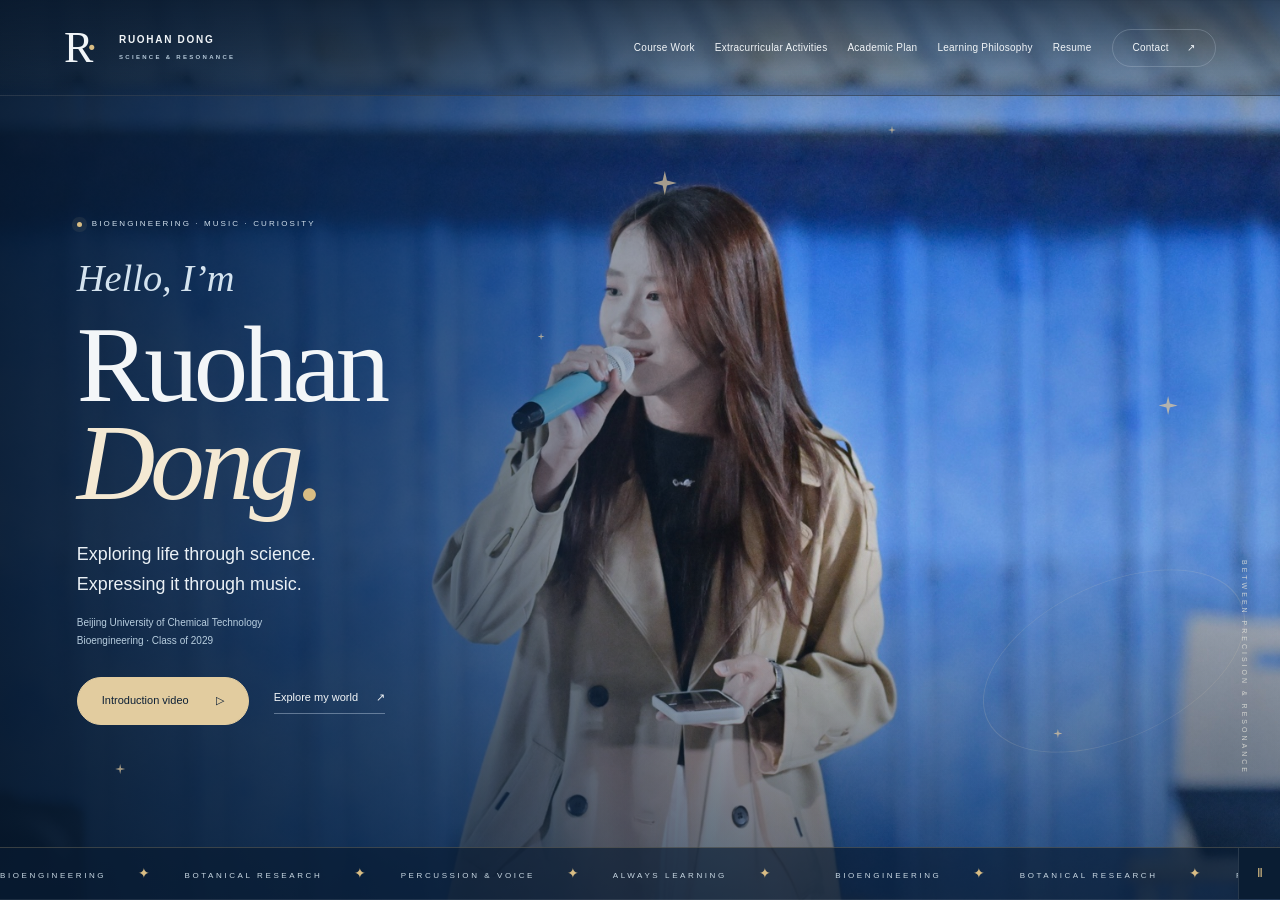
==== index.html @ 9180eba9 "Use genuine high-resolution hero photography and refined chapter navigation cards" ====
<!doctype html>
<html lang="en"><head><meta charset="utf-8"><meta name="viewport" content="width=device-width,initial-scale=1"><meta name="theme-color" content="#0d2036"><meta name="description" content="Ruohan Dong — Bioengineering undergraduate at Beijing University of Chemical Technology. Exploring life through science, expressing it through music."><title>Ruohan Dong — Science & Resonance</title><link rel="icon" href="data:image/svg+xml,%3Csvg xmlns='http://www.w3.org/2000/svg' viewBox='0 0 80 80'%3E%3Crect width='80' height='80' rx='40' fill='%231d382d'/%3E%3Ctext x='40' y='53' text-anchor='middle' fill='%23f5f3ec' font-family='Georgia' font-size='39'%3ER.%3C/text%3E%3C/svg%3E"><link rel="stylesheet" href="style.css?v=20261111-5"><link rel="preload" as="image" href="hero-hd-mobile-1080.jpg" imagesrcset="hero-hd-mobile-640.jpg 640w, hero-hd-mobile-1080.jpg 1080w" imagesizes="100vw" media="(max-width:720px)" fetchpriority="high"><link rel="preload" as="image" href="hero-hd-2560.jpg" imagesrcset="hero-hd-1600.jpg 1600w, hero-hd-2560.jpg 2560w, hero-hd-3840.jpg 3840w" imagesizes="100vw" media="(min-width:721px)" fetchpriority="high"></head>
<body><a class="skip" href="#main">Skip to content</a><header><a class="brand" href="index.html" aria-label="Ruohan Dong home"><span class="monogram">R<span>·</span></span><span>RUOHAN DONG<small>SCIENCE & RESONANCE</small></span></a><button class="menu" aria-label="Open navigation" aria-expanded="false"><span>Menu</span><i aria-hidden="true">+</i></button><nav aria-label="Main navigation"><a href="coursework.html" data-page="academic">Course Work</a><a href="activities.html" data-page="activities">Extracurricular Activities</a><a href="plan.html" data-page="plan">Academic Plan</a><a href="philosophy.html" data-page="philosophy">Learning Philosophy</a><a href="resume.html" data-page="resume">Resume</a><a href="contact.html" data-page="contact">Contact <span>↗</span></a></nav></header><div class="reading-progress" aria-hidden="true"></div><main id="main" tabindex="-1"></main><footer><a class="footer-name" href="index.html">Ruohan Dong<span>Science in mind. Music at heart.</span></a><div>Beijing, China<br>Beijing University of Chemical Technology</div><div class="footer-bottom"><span>© <span id="year"></span> Ruohan Dong</span><span>Curiosity, in every direction.</span><a href="index.html">Back to home ↑</a></div></footer><dialog id="detail"><button class="close" aria-label="Close details">×</button><div id="dialog-content"></div></dialog><div class="toast" role="status" aria-live="polite"></div><button class="back-to-top" aria-label="Back to top" hidden>↑</button><dialog id="photo-viewer" class="lightbox"><button class="lightbox-close" aria-label="Close photo">×</button><div class="lightbox-top"><span class="lightbox-count"></span><a class="original-link" target="_blank" rel="noopener noreferrer">View original ↗</a></div><div class="lightbox-stage"><button class="lightbox-prev" aria-label="Previous photo">←</button><img class="lightbox-image" alt=""><button class="lightbox-next" aria-label="Next photo">→</button></div><p class="lightbox-caption"></p></dialog><script src="app.js?v=20261111-5" defer></script></body></html>
---- style.css ----
:root{--navy:#0d2036;--deep:#08172a;--ink:#17334d;--gold:#d9bd84;--gold-dark:#9b7846;--paper:#edf2f5;--muted:#647b8c;--line:#c9d7e0;--serif:Georgia,'Times New Roman',serif;--sans:-apple-system,BlinkMacSystemFont,'Segoe UI',Arial,sans-serif}*{box-sizing:border-box}html{scroll-behavior:smooth;scroll-padding-top:170px}body{margin:0;font:15px/1.8 var(--sans);color:var(--ink);background:radial-gradient(ellipse at 92% 12%,#d6e4ed99,transparent 45%),var(--paper)}a{color:inherit;text-decoration:none}button{font:inherit;cursor:pointer}a,button{-webkit-tap-highlight-color:transparent}button:focus-visible,a:focus-visible{outline:2px solid var(--gold-dark);outline-offset:5px}::selection{background:#dbcaa8;color:#132b42}img{max-width:100%}header{height:96px;padding:0 5%;display:flex;align-items:center;justify-content:space-between;gap:25px;background:var(--navy);color:#f1f5f8;position:sticky;top:0;z-index:40;border-bottom:1px solid #ffffff17}.brand{display:flex;align-items:center;gap:15px;font-size:11px;letter-spacing:2.4px;font-weight:650;line-height:1.4}.brand small{font-size:7px;letter-spacing:2.3px;color:#b5c8d8;display:block;margin-top:6px}.monogram{font:44px var(--serif);letter-spacing:-7px;width:40px}.monogram span{color:var(--gold)}header nav{display:flex;gap:28px;align-items:center}header nav a{font-size:11px;letter-spacing:.25px;padding:12px 0;position:relative;transition:color .2s}header nav a:hover{color:var(--gold)}header nav a.active:after{content:'';position:absolute;bottom:2px;left:50%;width:4px;height:4px;background:var(--gold);border-radius:50%}header nav a:last-child{border:1px solid #bac9d747;padding:9px 20px;border-radius:30px}header nav a:last-child span{margin-left:15px}.menu{display:none}.wrap{width:min(1160px,88%);margin-inline:auto}.back-bar{display:flex;align-items:center;justify-content:space-between;gap:20px;padding-top:30px}.back-bar>span{font-size:8px;letter-spacing:2.3px;color:var(--muted)}.back-home{font-size:11px;display:inline-flex;align-items:center;gap:10px;padding:9px 17px;border:1px solid #b7c9d5;border-radius:30px;transition:background .2s,color .2s}.back-home:hover{background:var(--navy);color:white}.page-heading{padding:50px 0 55px;position:relative;overflow:hidden}.eyebrow{font-size:9px;font-weight:600;letter-spacing:2.5px;text-transform:uppercase;color:var(--gold-dark);display:flex;align-items:center;gap:10px}.tiny-star{font-size:17px}.page-heading h1{font:normal clamp(47px,5.8vw,79px)/1.06 var(--serif);letter-spacing:-2px;margin:22px 0}.page-heading h1 em{color:var(--gold-dark);font-weight:normal}.page-heading>p{max-width:580px;color:var(--muted);font-size:13px}.heading-orbit{position:absolute;right:4%;top:40px;width:180px;height:180px;border:1px solid #b3c8d469;border-radius:50%;transform:rotate(-25deg) scaleY(.6);pointer-events:none}.heading-orbit:before{content:'✦';position:absolute;right:10px;top:5px;color:var(--gold-dark);font:25px var(--serif)}.section-nav{display:flex;align-items:center;gap:7px;padding:12px 0;position:sticky;top:96px;z-index:30;background:var(--paper);border-top:1px solid var(--line);border-bottom:1px solid var(--line);overflow-x:auto;scrollbar-width:thin;margin-bottom:25px}.section-nav-label{font-size:8px;letter-spacing:1.6px;color:var(--gold-dark);padding-right:15px;flex-shrink:0}.section-nav button{flex-shrink:0;border:0;background:none;color:var(--muted);font-size:11px;padding:8px 13px;border-radius:25px}.section-nav button.current,.section-nav button:hover{background:var(--navy);color:white}.full-section{padding:45px 0 15px;position:relative;border-top:1px solid var(--line);scroll-margin-top:170px}.full-section:before{content:'✦';position:absolute;right:0;top:35px;font:15px var(--serif);color:#a98b5f;opacity:.6}.full-section h2{font:normal clamp(28px,3.4vw,46px)/1.2 var(--serif);letter-spacing:-.6px;margin:15px 35px 25px 0;max-width:900px}.full-section h3{font:normal 27px/1.35 var(--serif);margin:20px 0;max-width:950px}.full-section>p,.full-project>p,.full-course>p{font-size:14px;line-height:1.95;color:#4a657a;max-width:960px;margin:20px 0 28px}.full-project{padding:24px 0 12px}.full-project[hidden]{display:none}.full-course{padding:12px 0 25px}.project-number{font-size:8px;letter-spacing:2px;color:var(--gold-dark)}.tabs{display:flex;gap:9px;flex-wrap:wrap;margin:25px 0 5px}.tabs button{background:transparent;border:1px solid #b3c7d5;padding:9px 17px;border-radius:25px;font-size:10px;color:var(--muted)}.tabs button[aria-pressed=true]{background:var(--navy);color:white;border-color:var(--navy)}.status{font-size:9px;letter-spacing:.5px;background:#dce5de;color:#52735a;padding:6px 11px;border-radius:20px}.status.planning{background:#eadfc9;color:#80663f}.photo-gallery{display:grid;grid-template-columns:repeat(2,minmax(0,1fr));gap:30px;margin:32px 0 48px;align-items:start}.photo-gallery figure{margin:0;min-width:0}.photo-link{position:relative;display:block;border-radius:12px;overflow:hidden;background:#dce5eb;outline-offset:6px!important;box-shadow:0 10px 30px #122e4910}.photo-link img{display:block;width:100%;height:auto;max-height:570px;object-fit:contain;transition:transform .45s ease}.photo-link:hover img{transform:scale(1.015)}.photo-expand{position:absolute;bottom:15px;right:15px;background:#f8f8f0e8;color:var(--navy);width:33px;height:33px;display:grid;place-items:center;border-radius:50%;font-size:16px;box-shadow:0 2px 15px #0d203622;transition:transform .25s}.photo-link:hover .photo-expand{transform:rotate(45deg)}.photo-gallery figcaption{display:flex;gap:11px;align-items:baseline;font-size:10px;color:var(--muted);padding:13px 2px 0;line-height:1.6}.caption-index{font-size:8px;color:var(--gold-dark);border-right:1px solid #b1c2ce;padding-right:10px}.photo-gallery figure:only-child{grid-column:1/-1;max-width:100%;width:100%}.photo-gallery figure:only-child .photo-link img{max-height:660px}.plan-photo{margin:28px 0 35px;border-radius:12px;overflow:hidden}.plan-photo img{display:block;width:100%;height:auto;max-height:440px;object-fit:cover}.timeline{border-left:1px solid #b6c8d5;padding-left:35px;margin:35px 0 20px}.timeline article{position:relative;padding-bottom:28px}.timeline article:before{content:'✦';position:absolute;left:-44px;top:4px;color:var(--gold-dark);background:var(--paper);font-size:18px}.timeline h3{font-size:24px}.timeline p{color:var(--muted);font-size:13px;margin:5px 0}.philosophy{margin-top:10px;padding:50px 40px 35px;background:linear-gradient(120deg,#0d2036,#1a3c57);color:#f2f5f7;border:0;border-radius:15px}.philosophy:before{color:var(--gold);right:35px}.philosophy h2{color:var(--gold)}.philosophy>p{color:#ccdce7;font:20px/1.65 var(--serif)}.philosophy-list{display:grid;grid-template-columns:repeat(3,1fr);gap:30px;margin-top:35px}.philosophy-list p{border-top:1px solid #b8cbdd55;padding-top:20px;font-size:12px;color:#bed0de;line-height:1.9}.bottom-back{margin:40px 0 65px}.button{display:inline-flex;align-items:center;justify-content:center;gap:27px;background:var(--navy);color:white;border:1px solid var(--navy);border-radius:30px;padding:12px 22px;font-size:11px;transition:transform .2s,background .2s}.button:hover{transform:translateY(-2px);background:#234764}.text-link{display:inline-flex;gap:18px;border-bottom:1px solid #9cafbd;padding-bottom:5px;font-size:11px}.resume-layout{display:grid;grid-template-columns:230px 1fr;gap:65px}.resume-aside{position:sticky;top:125px;align-self:start;border-top:1px solid var(--gold-dark);padding-top:25px}.resume-aside h2{font:33px var(--serif);margin:0 0 12px}.resume-aside p{font-size:12px;color:var(--muted)}.resume-aside .button{margin-top:25px;gap:15px}.note{font-size:10px!important;color:var(--muted);line-height:1.7}.resume-block{padding:25px 0;border-top:1px solid var(--line)}.resume-block h2{font-size:9px;letter-spacing:2px;color:var(--gold-dark);font-weight:600;margin:0 0 22px}.resume-block h3{font:24px/1.35 var(--serif);margin:18px 0 10px}.resume-block p{font-size:13px;line-height:1.9;color:#536b7e}.resume-block small{font-size:10px;color:var(--gold-dark)}.contact-layout{display:grid;grid-template-columns:1.2fr .8fr;gap:10%;padding-bottom:35px}.contact-row{border-top:1px solid var(--line);padding:25px 0}.contact-row small{display:block;font-size:8px;letter-spacing:2px;color:var(--gold-dark);margin-bottom:10px}.contact-row>a{font:clamp(19px,2.3vw,29px)/1.5 var(--serif);overflow-wrap:anywhere}.contact-row p{font-size:12px;color:var(--muted)}.contact-row button{border:0;background:#d6e2e9;border-radius:20px;padding:5px 10px;font-size:9px;color:var(--ink);margin-left:12px}.contact-row h3{font:25px var(--serif)}.contact-note{padding:30px;background:#d7e3eb;border:1px solid #c1d2de;border-radius:12px;align-self:start}.contact-note h2{font:31px var(--serif);margin:0 0 23px}.contact-portrait{width:100%;height:auto;max-height:430px;object-fit:contain;border-radius:6px;display:block}.contact-note p{font-size:10px;color:var(--muted)}footer{display:grid;grid-template-columns:1fr 1fr;gap:30px;background:var(--navy);color:#c6d6e2;padding:45px 6% 22px;font-size:10px;border-top:1px solid #34516c}footer>div:nth-child(2){justify-self:end}.footer-name{font:27px var(--serif);color:#f1f3f5}.footer-name span{display:block;font:10px var(--sans);color:#9db5c9;margin-top:12px}.footer-bottom{grid-column:1/-1;display:flex;justify-content:space-between;gap:20px;font-size:8px;letter-spacing:.6px;border-top:1px solid #ffffff20;padding-top:20px;margin-top:10px}.footer-bottom>a{color:var(--gold)}.reading-progress{position:fixed;top:0;left:0;width:100%;height:2px;background:var(--gold);z-index:100;transform:scaleX(0);transform-origin:left;pointer-events:none}.back-to-top{position:fixed;bottom:25px;right:25px;width:42px;height:42px;border-radius:50%;background:var(--navy);color:var(--gold);border:1px solid #7e9ab0;box-shadow:0 5px 20px #0d203622;z-index:35;opacity:0;pointer-events:none;transform:translateY(10px);transition:.25s;font-size:20px}.back-to-top.visible{opacity:1;pointer-events:auto;transform:none}.back-to-top[hidden]{display:none}.skip{position:fixed;left:15px;top:-70px;z-index:110;background:var(--gold);padding:8px 15px;color:var(--navy)}.skip:focus{top:10px}.sr-only{position:absolute;width:1px;height:1px;padding:0;margin:-1px;overflow:hidden;clip:rect(0,0,0,0);white-space:nowrap;border:0}.print-only{display:none}
/* A full-screen photographic opening, with intentional phone art direction. */
body[data-page=home]{background:var(--deep)}body[data-page=home] header{position:absolute;inset:0 0 auto;background:linear-gradient(#06162ab3,#071c353d);border-bottom-color:#ffffff20}body[data-page=home] footer{display:none}body[data-page=home] .reading-progress{display:none}.home-screen{position:relative;min-height:100svh;background:#163857;color:#f3f6f8;overflow:hidden}.home-photo,.home-shade{position:absolute;inset:0;pointer-events:none}.home-photo img{width:100%;height:100%;object-fit:cover;object-position:center 43%;display:block}.home-shade{background:linear-gradient(90deg,#06172bea 0%,#0a2545b8 30%,#15385b22 62%,#09213d22),linear-gradient(0deg,#06172b99,transparent 40%);z-index:1}.home-screen-inner{min-height:100svh;padding:125px 6% 98px;position:relative;z-index:3;display:flex;align-items:center}.home-intro{width:48%;padding:25px 0 10px}.availability{font-size:8px;font-weight:500;letter-spacing:2.1px;display:flex;align-items:center;gap:10px;color:#d0dfec;margin-bottom:23px}.availability i{height:5px;width:5px;border-radius:50%;background:var(--gold);box-shadow:0 0 0 5px #d9bd8415}.hello{font:italic clamp(23px,3vw,39px)/1.3 var(--serif);color:#d4e3ef;margin:0 0 12px}.home-intro h1{font:normal clamp(68px,8.5vw,128px)/.9 var(--serif);letter-spacing:-5px;margin:0 0 28px}.home-intro h1 em{font-weight:normal;color:#f4e9d3}.home-intro h1 span{color:var(--gold)}.home-description{font-size:clamp(14px,1.4vw,18px);line-height:1.65;margin:0 0 15px;color:#eaf0f5}.home-school{font-size:10px;line-height:1.8;color:#b8cedf}.actions{display:flex;align-items:center;gap:25px;margin-top:27px;flex-wrap:wrap}.home-intro .button{background:#e2cc9f;border-color:#e2cc9f;color:var(--navy);padding:13px 24px}.home-intro .button:hover{background:#f0dfbd}.home-intro .text-link{color:#f3f6f8;border-color:#c3d4e66b}.home-side-note{position:absolute;right:30px;bottom:125px;writing-mode:vertical-rl;font-size:7px;letter-spacing:3px;color:#e7e6de;opacity:.8}.star-field{position:absolute;inset:0;z-index:2;pointer-events:none;overflow:hidden}.star{position:absolute;display:block;width:14px;height:14px;background:#e3cba0;clip-path:polygon(50% 0,59% 40%,100% 50%,59% 60%,50% 100%,41% 60%,0 50%,41% 40%);opacity:.7;animation:twinkle 6s ease-in-out infinite alternate}.star-one{left:51%;top:19%;width:24px;height:24px}.star-two{left:9%;bottom:14%;width:10px;height:10px;animation-delay:-2s}.star-three{right:8%;top:44%;width:19px;height:19px;animation-delay:-4s}.star-four{right:17%;bottom:18%;width:9px;height:9px;animation-delay:-1s}.star-five{left:42%;top:37%;width:7px;height:7px;animation-delay:-3s}.star-six{right:30%;top:14%;width:8px;height:8px;animation-delay:-5s}.orbit-ring{position:absolute;right:2%;bottom:11%;width:280px;height:280px;border:1px solid #f1dfbc26;border-radius:50%;transform:rotate(-25deg) scaleY(.55)}.marquee{position:absolute;bottom:0;left:0;right:0;height:53px;background:#081a31a8;border-top:1px solid #d9bd843b;border-bottom:1px solid #ffffff16;z-index:4;display:flex;align-items:center;overflow:hidden}.marquee-track{display:flex;width:max-content;animation:drift 58s linear infinite;will-change:transform}.marquee-track>span{flex-shrink:0;font-size:8px;letter-spacing:2.6px;white-space:nowrap;padding-right:35px;color:#c9d8e3}.marquee b{font-weight:normal;color:var(--gold);font-size:14px;margin:0 27px}.marquee:hover .marquee-track{animation-play-state:paused}.motion-toggle{position:absolute;right:0;top:0;height:100%;width:42px;border:0;border-left:1px solid #ffffff20;background:#0a1d33;color:var(--gold);font-size:12px}.motion-paused .marquee-track,.motion-paused .star{animation-play-state:paused}@keyframes twinkle{0%,35%{opacity:.25;transform:scale(.65)}100%{opacity:.8;transform:scale(1)}}@keyframes drift{to{transform:translate3d(-25%,0,0)}}
/* Photograph viewer. Originals load only when explicitly requested. */
dialog{color:var(--ink);background:var(--paper);border:1px solid var(--line);width:min(720px,92vw);padding:45px;max-height:88svh;border-radius:12px}dialog::backdrop{background:#04101ee0}dialog .close{position:absolute;right:15px;top:8px;border:0;background:none;color:var(--ink);font-size:28px}dialog h2{font:32px/1.2 var(--serif)}dialog p,dialog li{font-size:13px;color:var(--muted)}.lightbox{width:min(1200px,96vw);height:min(860px,92svh);max-width:none;max-height:94svh;padding:20px 25px;background:#0b1b2e;color:#eaf1f6;border:1px solid #4c6278;overflow:hidden;box-shadow:0 30px 100px #0006}.lightbox-top{display:flex;justify-content:space-between;align-items:center;height:35px;padding-right:45px;font-size:10px;letter-spacing:1px;color:#b7cbdc}.original-link{color:var(--gold);border-bottom:1px solid #d9bd844d}.lightbox-close{position:absolute;right:14px;top:10px;border:0;background:none;color:#e3d1aa;font-size:30px;z-index:2}.lightbox-stage{height:calc(100% - 95px);display:flex;align-items:center;gap:16px;justify-content:space-between}.lightbox-image{display:block;min-width:0;max-width:calc(100% - 100px);max-height:100%;object-fit:contain}.lightbox-prev,.lightbox-next{width:32px;height:42px;flex-shrink:0;border:1px solid #8c9fb957;border-radius:25px;color:#eee4d2;background:transparent}.lightbox-caption{font-size:11px!important;color:#d0dce7!important;text-align:center;margin:16px 0 0}.toast{position:fixed;bottom:27px;left:50%;transform:translate(-50%,20px);padding:11px 24px;border-radius:30px;background:var(--navy);color:#f7f4ed;font-size:11px;z-index:120;opacity:0;pointer-events:none;transition:.2s}.toast.show{opacity:1;transform:translate(-50%,0)}
@media(min-width:1600px){.home-intro h1{font-size:140px}.home-screen-inner{padding-left:max(6%,calc((100vw - 1350px)/2))}.home-intro{width:44%}.home-description{font-size:20px}}@media(max-width:1050px){header nav{gap:18px}.brand{font-size:10px;letter-spacing:1.6px}.wrap{width:89%}.resume-layout{gap:35px;grid-template-columns:200px 1fr}.heading-orbit{right:0;opacity:.5}.home-intro{width:54%}.home-intro h1{font-size:92px}.photo-gallery{gap:22px}}
@media(max-width:720px){html{scroll-padding-top:143px}body{font-size:14px}header{height:78px;padding:0 20px;gap:15px}.brand{font-size:9px;letter-spacing:1.7px;gap:12px}.brand small{font-size:6px;letter-spacing:1.8px}.monogram{font-size:35px;width:30px}.menu{display:flex;align-items:center;gap:12px;border:1px solid #b7c9d54d;border-radius:25px;background:transparent;color:#f1f5f8;padding:8px 13px;font-size:9px}.menu i{font-style:normal;font-size:18px;line-height:1}.menu[aria-expanded=true] i{transform:rotate(45deg)}header nav{display:none;position:absolute;top:77px;left:0;right:0;padding:18px 22px 24px;flex-direction:column;align-items:stretch;gap:0;background:var(--navy);border-bottom:1px solid #49637b;box-shadow:0 20px 40px #06162930}header nav.open{display:flex}header nav a{padding:12px 0;font-size:13px}header nav a.active:after{left:auto;right:8px;bottom:22px}header nav a:last-child{margin-top:8px;text-align:center;padding:10px}.wrap{width:calc(100% - 40px)}.back-bar{padding-top:23px}.back-bar>span{display:none}.back-home{font-size:10px;padding:8px 14px}.page-heading{padding:30px 0 32px}.page-heading h1{font-size:48px;letter-spacing:-1.3px;margin:20px 0}.page-heading>p{font-size:12px;padding-right:7px}.eyebrow{font-size:8px;letter-spacing:1.8px}.heading-orbit{width:110px;height:110px;top:35px;right:-15px;opacity:.45}.section-nav{top:78px;gap:3px;padding:9px 0;margin-bottom:15px}.section-nav-label{font-size:7px;padding-right:8px}.section-nav button{font-size:10px;padding:8px 11px}.full-section{padding-top:28px;scroll-margin-top:142px}.full-section:before{top:25px;font-size:12px}.full-section h2{font-size:31px;overflow-wrap:anywhere}.full-section h3{font-size:24px;overflow-wrap:anywhere}.full-section>p,.full-project>p,.full-course>p{font-size:13px;line-height:1.9;margin:16px 0 23px}.photo-gallery{grid-template-columns:1fr;gap:25px;margin:25px 0 35px}.photo-link{border-radius:9px;box-shadow:0 6px 20px #122e490a}.photo-link img,.photo-gallery figure:only-child .photo-link img{height:auto;max-height:76svh;object-fit:contain}.photo-gallery figcaption{padding-top:10px;font-size:10px}.photo-expand{width:30px;height:30px;bottom:11px;right:11px}.full-course{padding-bottom:10px}.plan-photo img{max-height:none;object-fit:contain}.timeline{padding-left:25px}.timeline article:before{left:-34px}.timeline h3{font-size:23px}.philosophy{padding:28px 23px 20px;border-radius:11px}.philosophy>p{font-size:19px}.philosophy-list{grid-template-columns:1fr;gap:5px;margin-top:24px}.philosophy-list p{padding-top:17px;font-size:12px}.resume-layout,.contact-layout{grid-template-columns:1fr;gap:30px}.resume-aside{position:static;padding-top:20px}.resume-aside .button{margin-top:14px}.resume-block{padding:22px 0}.resume-block h3{font-size:23px}.resume-block p{font-size:12px}.contact-row>a{font-size:22px}.contact-note{padding:24px}.contact-portrait{max-height:460px}.bottom-back{margin:25px 0 45px}footer{padding:32px 20px 20px;grid-template-columns:1fr;gap:25px}footer>div:nth-child(2){justify-self:start}.footer-bottom{flex-wrap:wrap;font-size:8px;margin-top:0}.footer-bottom>span:nth-child(2){display:none}.footer-bottom>a{margin-left:auto}.back-to-top{bottom:18px;right:16px;width:38px;height:38px}.home-screen{min-height:100svh}.home-photo img{object-position:50% 12%}.home-shade{background:linear-gradient(0deg,#041226fa 0%,#081e36e0 28%,#0b2a4660 55%,#0b2a4608 78%,#07172a55 100%)}.home-screen-inner{min-height:100svh;padding:110px 24px 80px;align-items:flex-end}.home-intro{width:100%;padding:0;margin-top:28svh}.availability{font-size:6px;letter-spacing:1.4px;margin-bottom:13px}.hello{font-size:25px;margin-bottom:10px}.home-intro h1{font-size:clamp(57px,16vw,76px);line-height:.9;letter-spacing:-2.5px;margin-bottom:17px}.home-intro h1 br{display:none}.home-intro h1 em{margin-left:9px}.home-description{font-size:13px;line-height:1.65;margin:0 0 10px}.home-school{font-size:9px;margin:0;color:#afc7db}.actions{gap:18px;margin-top:18px}.home-intro .button{padding:10px 16px;font-size:10px;gap:15px}.home-intro .text-link{font-size:10px;gap:10px}.home-side-note{display:none}.marquee{height:43px}.marquee-track>span{font-size:7px;letter-spacing:1.8px}.marquee b{margin:0 18px;font-size:12px}.star-one{left:13%;top:25%;width:18px;height:18px}.star-two{left:6%;bottom:48%;width:8px;height:8px}.star-three{right:7%;top:36%;width:13px;height:13px}.star-four{right:8%;bottom:24%}.star-five{left:85%;top:18%}.orbit-ring{right:-90px;bottom:22%;width:210px;height:210px;opacity:.45}.lightbox{padding:13px 12px 12px;width:96vw;height:88svh}.lightbox-top{font-size:8px;padding-right:35px}.lightbox-stage{gap:7px;height:calc(100% - 90px)}.lightbox-prev,.lightbox-next{width:27px;height:37px;font-size:12px}.lightbox-image{max-width:calc(100% - 68px)}.lightbox-caption{font-size:10px!important;line-height:1.5}.lightbox-close{font-size:27px;right:10px;top:5px}}
@media(max-width:380px){.home-intro h1{font-size:55px}.home-intro h1 em{margin-left:7px}.availability{font-size:5.5px}.actions{gap:12px}.home-intro .button{padding:9px 12px}.brand{letter-spacing:1.3px}.home-screen-inner{padding-inline:20px}.page-heading h1{font-size:43px}}
@media(max-height:700px) and (max-width:720px){.home-screen-inner{padding-top:95px;padding-bottom:67px}.home-intro{margin-top:16svh}.availability{display:none}.home-intro h1{font-size:54px;margin-bottom:12px}.hello{font-size:22px;margin-bottom:7px}.home-school{font-size:8px}.home-description{font-size:12px}.actions{margin-top:15px}}
@media(prefers-reduced-motion:reduce){*,*:before,*:after{animation:none!important;transition:none!important;scroll-behavior:auto!important}.marquee-track{will-change:auto}}
@media print{body{background:white;color:#111;font-size:11px}header,footer,.page-heading,.back-bar,.bottom-back,.resume-aside,.reading-progress,.back-to-top,.toast,dialog,.skip{display:none!important}.wrap{width:100%}.resume-layout{display:block}.resume-block{break-inside:avoid;padding:12px 0}.resume-block h2{font-size:9px;color:#333}.resume-block h3{font-size:17px}.resume-block p{font-size:10px;color:#222}.print-only{display:block}}

@media(min-width:1101px){header nav{gap:20px}header nav a{font-size:10px}.brand{font-size:10px;letter-spacing:1.7px}.brand small{font-size:6px}}
@media(min-width:721px) and (max-width:1100px){header{height:82px}.menu{display:flex;align-items:center;gap:12px;border:1px solid #b7c9d54d;border-radius:25px;background:transparent;color:#f1f5f8;padding:8px 13px;font-size:10px}.menu i{font-style:normal;font-size:18px;line-height:1}header nav{display:none;position:absolute;top:81px;left:0;right:0;padding:18px 5% 24px;flex-direction:column;align-items:stretch;gap:0;background:var(--navy);border-bottom:1px solid #49637b}header nav.open{display:flex}header nav a{padding:12px 0;font-size:13px}header nav a.active:after{left:auto;right:8px;bottom:22px}header nav a:last-child{margin-top:8px;text-align:center;padding:10px}.section-nav{top:82px}.full-section{scroll-margin-top:156px}}

/* Keep the name inside narrow phone screens, including 320px devices. */
@media(max-width:720px){.home-intro h1{font-size:clamp(43px,13.4vw,76px);letter-spacing:-2px;white-space:nowrap}.home-intro h1 em{margin-left:5px}}
@media(max-width:380px){.home-intro h1{font-size:clamp(41px,13.4vw,51px);letter-spacing:-1.8px}.home-intro h1 em{margin-left:3px}}

/* Compact chapter cards replace the overlong text-only pill bar. */
.section-nav{display:grid;grid-template-columns:repeat(var(--tab-count,3),minmax(0,1fr));gap:9px;padding:14px;border:1px solid #bbcedbbf;border-radius:16px;background:#eaf0f4;box-shadow:0 8px 24px #12334e0c;overflow:visible;margin:0 0 30px}
.section-nav-label{grid-column:1/-1;display:flex;align-items:center;gap:8px;padding:0 3px 3px;font-size:7px;letter-spacing:1.9px;color:#8e7044;line-height:1.4}
.section-nav-label i{font-size:12px;font-style:normal;color:#b39564}
.section-nav-label>span{margin-left:auto;font-size:6px;color:#8296a5;letter-spacing:1.5px}
.section-nav button{display:flex;align-items:center;justify-content:flex-start;gap:9px;min-width:0;min-height:49px;padding:10px 12px;border:1px solid #c0d1dc;border-radius:10px;background:#ffffffa6;color:#516d82;text-align:left;line-height:1.4;font-size:10px;box-shadow:inset 0 1px 0 #fff;transition:background .22s,border-color .22s,box-shadow .22s,transform .22s}
.tab-number{display:grid;place-items:center;flex-shrink:0;width:23px;height:23px;border-radius:50%;border:1px solid #cbd8df;background:#e8eff4;color:#8a764f;font-size:8px;font-variant-numeric:tabular-nums;letter-spacing:.5px}
.tab-title{flex:1;min-width:0;font-weight:550;letter-spacing:.1px}.tab-arrow{font-size:12px;color:#9c8357;flex-shrink:0;opacity:.65}
.section-nav button:hover{background:#fff;border-color:#bba57b;box-shadow:0 4px 12px #17334d10;transform:translateY(-1px);color:#1a3b56}
.section-nav button.current{background:linear-gradient(125deg,#0d2239,#24445d);border-color:#b9a479;color:#faf6ec;box-shadow:0 4px 13px #102b4524,inset 0 1px 0 #ffffff17}
.section-nav button.current .tab-number{background:#d6bd8640;border-color:#dac08c7a;color:#ead2a2}.section-nav button.current .tab-arrow{color:#e5c98f;opacity:1}
.full-section{scroll-margin-top:210px}
@media(max-width:1100px){.section-nav{top:82px}.section-nav button{padding:9px;gap:7px}.tab-arrow{display:none}}
@media(max-width:720px){.section-nav{grid-template-columns:repeat(2,minmax(0,1fr));gap:7px;padding:11px;top:78px;border-radius:12px;margin-bottom:23px}.section-nav-label{font-size:6px;letter-spacing:1.4px;padding-bottom:2px}.section-nav-label>span{font-size:5px;letter-spacing:1px}.section-nav button{min-height:39px;padding:8px 9px;gap:8px;border-radius:8px;font-size:10px}.tab-number{width:19px;height:19px;font-size:7px}.full-section{scroll-margin-top:270px}}
@media(prefers-reduced-motion:reduce){.section-nav button{transition:none}.section-nav button:hover{transform:none}}
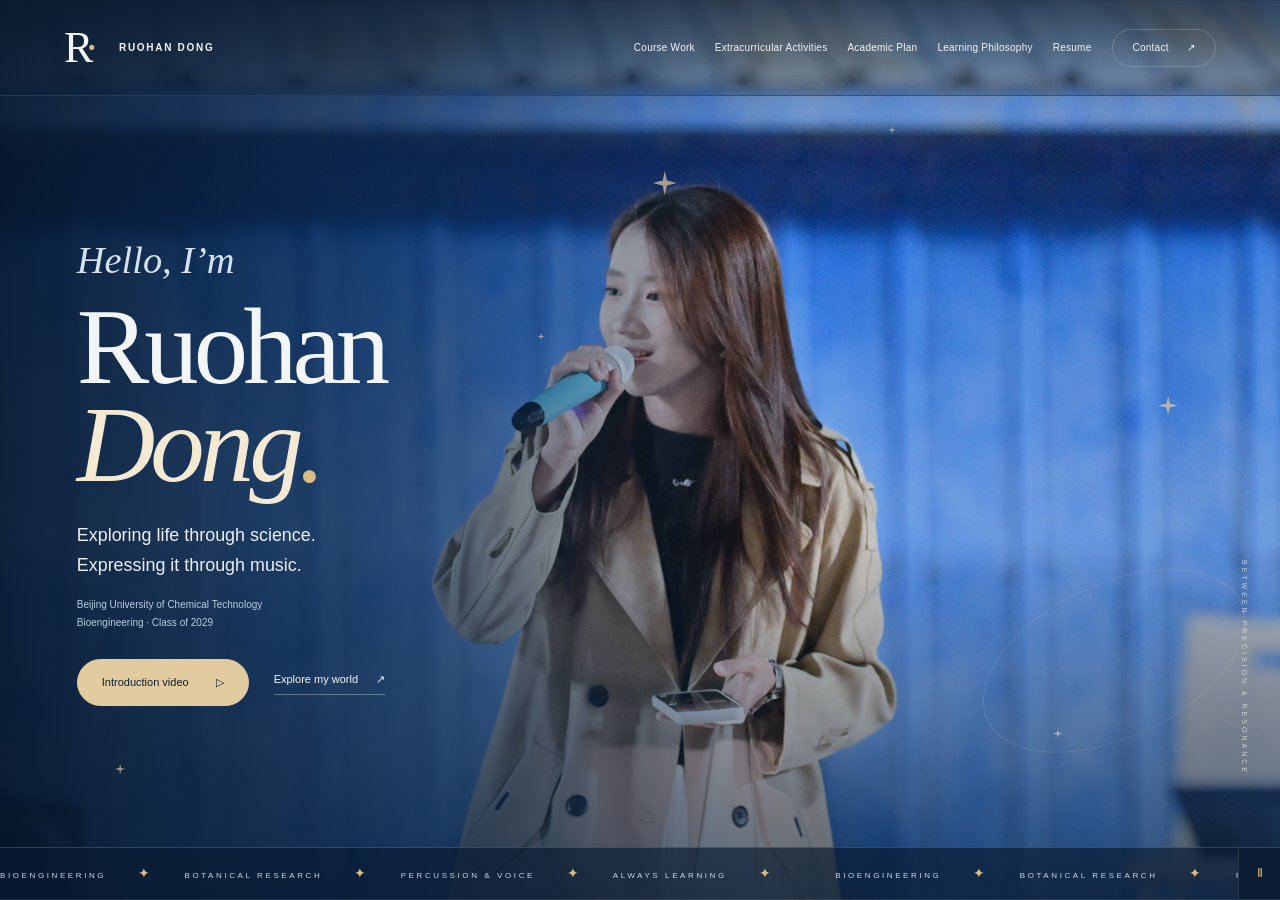
==== commit 6edd97b2: "Simplify layout and open original resume PDF" ====
--- a/index.html
+++ b/index.html
@@ -1,3 +1,3 @@
 <!doctype html>
-<html lang="en"><head><meta charset="utf-8"><meta name="viewport" content="width=device-width,initial-scale=1"><meta name="theme-color" content="#0d2036"><meta name="description" content="Ruohan Dong — Bioengineering undergraduate at Beijing University of Chemical Technology. Exploring life through science, expressing it through music."><title>Ruohan Dong — Science & Resonance</title><link rel="icon" href="data:image/svg+xml,%3Csvg xmlns='http://www.w3.org/2000/svg' viewBox='0 0 80 80'%3E%3Crect width='80' height='80' rx='40' fill='%231d382d'/%3E%3Ctext x='40' y='53' text-anchor='middle' fill='%23f5f3ec' font-family='Georgia' font-size='39'%3ER.%3C/text%3E%3C/svg%3E"><link rel="stylesheet" href="style.css?v=20261111-5"><link rel="preload" as="image" href="hero-hd-mobile-1080.jpg" imagesrcset="hero-hd-mobile-640.jpg 640w, hero-hd-mobile-1080.jpg 1080w" imagesizes="100vw" media="(max-width:720px)" fetchpriority="high"><link rel="preload" as="image" href="hero-hd-2560.jpg" imagesrcset="hero-hd-1600.jpg 1600w, hero-hd-2560.jpg 2560w, hero-hd-3840.jpg 3840w" imagesizes="100vw" media="(min-width:721px)" fetchpriority="high"></head>
-<body><a class="skip" href="#main">Skip to content</a><header><a class="brand" href="index.html" aria-label="Ruohan Dong home"><span class="monogram">R<span>·</span></span><span>RUOHAN DONG<small>SCIENCE & RESONANCE</small></span></a><button class="menu" aria-label="Open navigation" aria-expanded="false"><span>Menu</span><i aria-hidden="true">+</i></button><nav aria-label="Main navigation"><a href="coursework.html" data-page="academic">Course Work</a><a href="activities.html" data-page="activities">Extracurricular Activities</a><a href="plan.html" data-page="plan">Academic Plan</a><a href="philosophy.html" data-page="philosophy">Learning Philosophy</a><a href="resume.html" data-page="resume">Resume</a><a href="contact.html" data-page="contact">Contact <span>↗</span></a></nav></header><div class="reading-progress" aria-hidden="true"></div><main id="main" tabindex="-1"></main><footer><a class="footer-name" href="index.html">Ruohan Dong<span>Science in mind. Music at heart.</span></a><div>Beijing, China<br>Beijing University of Chemical Technology</div><div class="footer-bottom"><span>© <span id="year"></span> Ruohan Dong</span><span>Curiosity, in every direction.</span><a href="index.html">Back to home ↑</a></div></footer><dialog id="detail"><button class="close" aria-label="Close details">×</button><div id="dialog-content"></div></dialog><div class="toast" role="status" aria-live="polite"></div><button class="back-to-top" aria-label="Back to top" hidden>↑</button><dialog id="photo-viewer" class="lightbox"><button class="lightbox-close" aria-label="Close photo">×</button><div class="lightbox-top"><span class="lightbox-count"></span><a class="original-link" target="_blank" rel="noopener noreferrer">View original ↗</a></div><div class="lightbox-stage"><button class="lightbox-prev" aria-label="Previous photo">←</button><img class="lightbox-image" alt=""><button class="lightbox-next" aria-label="Next photo">→</button></div><p class="lightbox-caption"></p></dialog><script src="app.js?v=20261111-5" defer></script></body></html>
+<html lang="en"><head><meta charset="utf-8"><meta name="viewport" content="width=device-width,initial-scale=1"><meta name="theme-color" content="#0d2036"><meta name="description" content="Ruohan Dong — Bioengineering undergraduate at Beijing University of Chemical Technology. Exploring life through science, expressing it through music."><title>Ruohan Dong — Personal Portfolio</title><link rel="icon" href="data:image/svg+xml,%3Csvg xmlns='http://www.w3.org/2000/svg' viewBox='0 0 80 80'%3E%3Crect width='80' height='80' rx='40' fill='%231d382d'/%3E%3Ctext x='40' y='53' text-anchor='middle' fill='%23f5f3ec' font-family='Georgia' font-size='39'%3ER.%3C/text%3E%3C/svg%3E"><link rel="stylesheet" href="style.css?v=20261113-2"><link rel="preload" as="image" href="hero-hd-mobile-1080.jpg" imagesrcset="hero-hd-mobile-640.jpg 640w, hero-hd-mobile-1080.jpg 1080w" imagesizes="100vw" media="(max-width:720px)" fetchpriority="high"><link rel="preload" as="image" href="hero-hd-2560.jpg" imagesrcset="hero-hd-1600.jpg 1600w, hero-hd-2560.jpg 2560w, hero-hd-3840.jpg 3840w" imagesizes="100vw" media="(min-width:721px)" fetchpriority="high"></head>
+<body><a class="skip" href="#main">Skip to content</a><header><a class="brand" href="index.html" aria-label="Ruohan Dong home"><span class="monogram">R<span>·</span></span><span>RUOHAN DONG</span></a><button class="menu" aria-label="Open navigation" aria-expanded="false"><span>Menu</span><i aria-hidden="true">+</i></button><nav aria-label="Main navigation"><a href="coursework.html" data-page="academic">Course Work</a><a href="activities.html" data-page="activities">Extracurricular Activities</a><a href="plan.html" data-page="plan">Academic Plan</a><a href="philosophy.html" data-page="philosophy">Learning Philosophy</a><a href="resume.html" data-page="resume">Resume</a><a href="contact.html" data-page="contact">Contact <span>↗</span></a></nav></header><div class="reading-progress" aria-hidden="true"></div><main id="main" tabindex="-1"></main><footer><a class="footer-name" href="index.html">Ruohan Dong<span>Science in mind. Music at heart.</span></a><div>Beijing, China<br>Beijing University of Chemical Technology</div><div class="footer-bottom"><span>© <span id="year"></span> Ruohan Dong</span><span>Curiosity, in every direction.</span><a href="index.html">Back to home ↑</a></div></footer><dialog id="detail"><button class="close" aria-label="Close details">×</button><div id="dialog-content"></div></dialog><div class="toast" role="status" aria-live="polite"></div><button class="back-to-top" aria-label="Back to top" hidden>↑</button><dialog id="photo-viewer" class="lightbox"><button class="lightbox-close" aria-label="Close photo">×</button><div class="lightbox-top"><span class="lightbox-count"></span><a class="original-link" target="_blank" rel="noopener noreferrer">View original ↗</a></div><div class="lightbox-stage"><button class="lightbox-prev" aria-label="Previous photo">←</button><img class="lightbox-image" alt=""><button class="lightbox-next" aria-label="Next photo">→</button></div><p class="lightbox-caption"></p></dialog><script src="app.js?v=20261113-2" defer></script></body></html>
--- a/style.css
+++ b/style.css
@@ -32,3 +32,20 @@
 @media(max-width:1100px){.section-nav{top:82px}.section-nav button{padding:9px;gap:7px}.tab-arrow{display:none}}
 @media(max-width:720px){.section-nav{grid-template-columns:repeat(2,minmax(0,1fr));gap:7px;padding:11px;top:78px;border-radius:12px;margin-bottom:23px}.section-nav-label{font-size:6px;letter-spacing:1.4px;padding-bottom:2px}.section-nav-label>span{font-size:5px;letter-spacing:1px}.section-nav button{min-height:39px;padding:8px 9px;gap:8px;border-radius:8px;font-size:10px}.tab-number{width:19px;height:19px;font-size:7px}.full-section{scroll-margin-top:270px}}
 @media(prefers-reduced-motion:reduce){.section-nav button{transition:none}.section-nav button:hover{transform:none}}
+
+/* Clear section titles on the course and academic plan pages. */
+.simple-heading{padding:42px 0 34px}.simple-heading h1{margin:0}
+body[data-page="academic"] .full-section:before,body[data-page="plan"] .full-section:before{content:none}
+body[data-page="plan"] .full-section{padding-top:28px}
+@media(max-width:720px){.simple-heading{padding:30px 0 26px}body[data-page="plan"] .full-section{padding-top:20px}}
+
+body:not([data-page="home"]) .full-section:before{content:none}
+.section-nav{padding-top:14px}
+@media(max-width:720px){.section-nav{padding-top:10px}}
+
+/* Resume section names lead the hierarchy, followed by project titles and body copy. */
+.resume-block{padding:32px 0}
+.resume-block h2{font:700 clamp(24px,2.2vw,29px)/1.3 var(--sans);letter-spacing:0;color:var(--ink);margin:0 0 24px}
+.resume-block h3{font:600 21px/1.45 var(--serif);margin:24px 0 12px}
+.resume-block p{font-size:14px;line-height:1.9}
+@media(max-width:720px){.resume-block{padding:26px 0}.resume-block h2{font-size:23px;margin-bottom:20px}.resume-block h3{font-size:20px}.resume-block p{font-size:13px}}
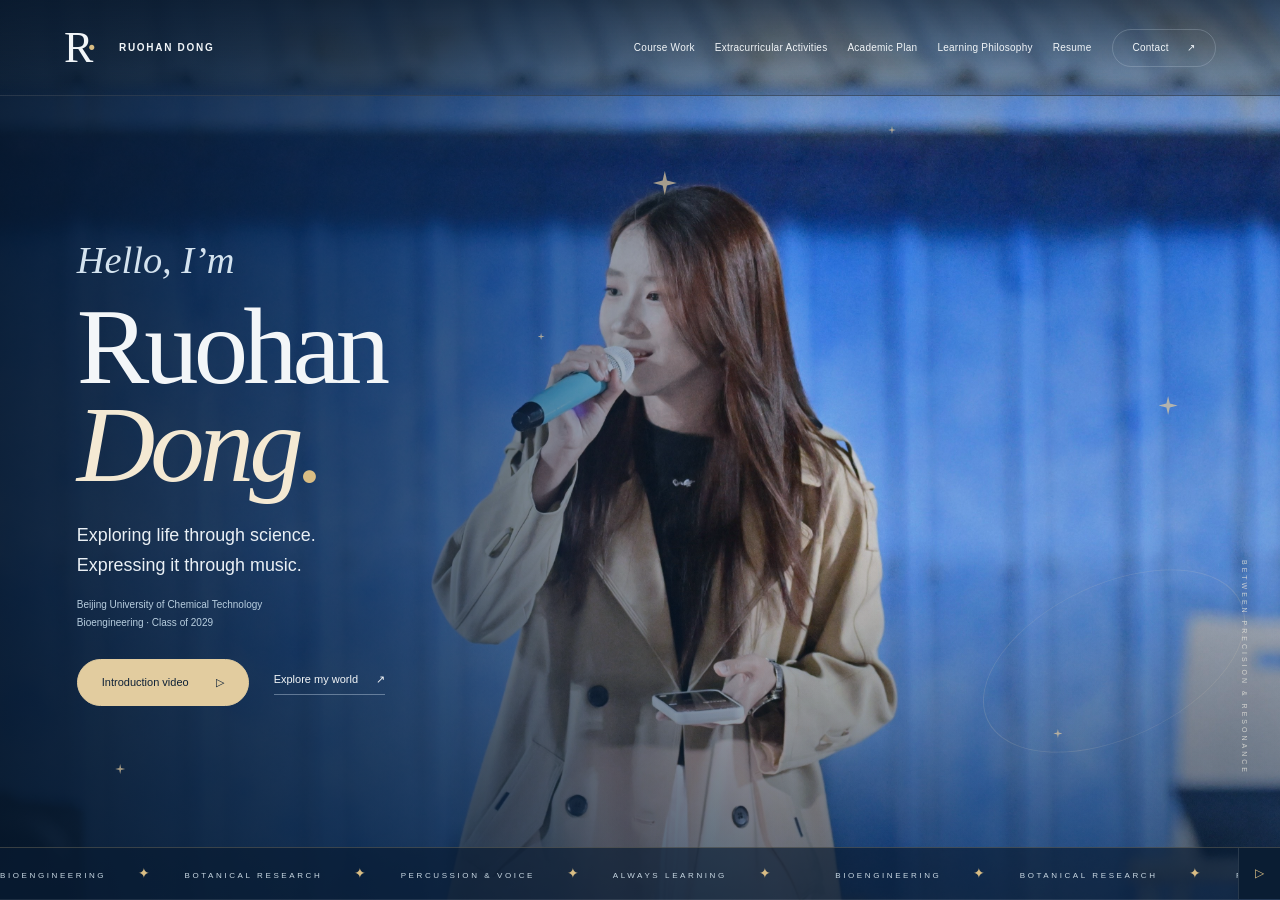
==== commit 3f750a5b: "Sharpen portrait and speed up site browsing Preserve a 3840px homepage portrait; remove the low-reso" ====
--- a/index.html
+++ b/index.html
@@ -1,3 +1,3 @@
 <!doctype html>
-<html lang="en"><head><meta charset="utf-8"><meta name="viewport" content="width=device-width,initial-scale=1"><meta name="theme-color" content="#0d2036"><meta name="description" content="Ruohan Dong — Bioengineering undergraduate at Beijing University of Chemical Technology. Exploring life through science, expressing it through music."><title>Ruohan Dong — Personal Portfolio</title><link rel="icon" href="data:image/svg+xml,%3Csvg xmlns='http://www.w3.org/2000/svg' viewBox='0 0 80 80'%3E%3Crect width='80' height='80' rx='40' fill='%231d382d'/%3E%3Ctext x='40' y='53' text-anchor='middle' fill='%23f5f3ec' font-family='Georgia' font-size='39'%3ER.%3C/text%3E%3C/svg%3E"><link rel="stylesheet" href="style.css?v=20261113-2"><link rel="preload" as="image" href="hero-hd-mobile-1080.jpg" imagesrcset="hero-hd-mobile-640.jpg 640w, hero-hd-mobile-1080.jpg 1080w" imagesizes="100vw" media="(max-width:720px)" fetchpriority="high"><link rel="preload" as="image" href="hero-hd-2560.jpg" imagesrcset="hero-hd-1600.jpg 1600w, hero-hd-2560.jpg 2560w, hero-hd-3840.jpg 3840w" imagesizes="100vw" media="(min-width:721px)" fetchpriority="high"></head>
-<body><a class="skip" href="#main">Skip to content</a><header><a class="brand" href="index.html" aria-label="Ruohan Dong home"><span class="monogram">R<span>·</span></span><span>RUOHAN DONG</span></a><button class="menu" aria-label="Open navigation" aria-expanded="false"><span>Menu</span><i aria-hidden="true">+</i></button><nav aria-label="Main navigation"><a href="coursework.html" data-page="academic">Course Work</a><a href="activities.html" data-page="activities">Extracurricular Activities</a><a href="plan.html" data-page="plan">Academic Plan</a><a href="philosophy.html" data-page="philosophy">Learning Philosophy</a><a href="resume.html" data-page="resume">Resume</a><a href="contact.html" data-page="contact">Contact <span>↗</span></a></nav></header><div class="reading-progress" aria-hidden="true"></div><main id="main" tabindex="-1"></main><footer><a class="footer-name" href="index.html">Ruohan Dong<span>Science in mind. Music at heart.</span></a><div>Beijing, China<br>Beijing University of Chemical Technology</div><div class="footer-bottom"><span>© <span id="year"></span> Ruohan Dong</span><span>Curiosity, in every direction.</span><a href="index.html">Back to home ↑</a></div></footer><dialog id="detail"><button class="close" aria-label="Close details">×</button><div id="dialog-content"></div></dialog><div class="toast" role="status" aria-live="polite"></div><button class="back-to-top" aria-label="Back to top" hidden>↑</button><dialog id="photo-viewer" class="lightbox"><button class="lightbox-close" aria-label="Close photo">×</button><div class="lightbox-top"><span class="lightbox-count"></span><a class="original-link" target="_blank" rel="noopener noreferrer">View original ↗</a></div><div class="lightbox-stage"><button class="lightbox-prev" aria-label="Previous photo">←</button><img class="lightbox-image" alt=""><button class="lightbox-next" aria-label="Next photo">→</button></div><p class="lightbox-caption"></p></dialog><script src="app.js?v=20261113-2" defer></script></body></html>
+<html lang="en"><head><meta charset="utf-8"><meta name="viewport" content="width=device-width,initial-scale=1"><meta name="theme-color" content="#0d2036"><meta name="description" content="Ruohan Dong — Bioengineering undergraduate at Beijing University of Chemical Technology. Exploring life through science, expressing it through music."><title>Ruohan Dong — Personal Portfolio</title><link rel="icon" href="data:image/svg+xml,%3Csvg xmlns='http://www.w3.org/2000/svg' viewBox='0 0 80 80'%3E%3Crect width='80' height='80' rx='40' fill='%231d382d'/%3E%3Ctext x='40' y='53' text-anchor='middle' fill='%23f5f3ec' font-family='Georgia' font-size='39'%3ER.%3C/text%3E%3C/svg%3E"><link rel="stylesheet" href="style.css?v=20261113-6"><link rel="preload" as="image" href="hero-sharp-desktop.jpg" media="(min-width:721px)" fetchpriority="high"><link rel="preload" as="image" href="hero-sharp-mobile.jpg" media="(max-width:720px)" fetchpriority="high"></head>
+<body class="motion-paused"><a class="skip" href="#main">Skip to content</a><header><a class="brand" href="index.html" aria-label="Ruohan Dong home"><span class="monogram">R<span>·</span></span><span>RUOHAN DONG</span></a><button class="menu" aria-label="Open navigation" aria-expanded="false"><span>Menu</span><i aria-hidden="true">+</i></button><nav aria-label="Main navigation"><a href="coursework.html" data-page="academic">Course Work</a><a href="activities.html" data-page="activities">Extracurricular Activities</a><a href="plan.html" data-page="plan">Academic Plan</a><a href="philosophy.html" data-page="philosophy">Learning Philosophy</a><a href="resume.html" data-page="resume">Resume</a><a href="contact.html" data-page="contact">Contact <span>↗</span></a></nav></header><div class="reading-progress" aria-hidden="true"></div><main id="main" tabindex="-1"></main><footer><a class="footer-name" href="index.html">Ruohan Dong<span class="footer-motto">Science in mind. Music at heart.<span lang="zh-CN">思有所向，乐有所归。</span></span></a><div>Beijing, China<br>Beijing University of Chemical Technology</div><div class="footer-bottom"><span>© <span id="year"></span> Ruohan Dong</span><span>Curiosity, in every direction.</span><a href="index.html">Back to home ↑</a></div></footer><dialog id="detail"><button class="close" aria-label="Close details">×</button><div id="dialog-content"></div></dialog><div class="toast" role="status" aria-live="polite"></div><button class="back-to-top" aria-label="Back to top" hidden>↑</button><dialog id="photo-viewer" class="lightbox"><button class="lightbox-close" aria-label="Close photo">×</button><div class="lightbox-top"><span class="lightbox-count"></span><a class="original-link" target="_blank" rel="noopener noreferrer">View original ↗</a></div><div class="lightbox-stage"><button class="lightbox-prev" aria-label="Previous photo">←</button><img class="lightbox-image" alt=""><button class="lightbox-next" aria-label="Next photo">→</button></div><p class="lightbox-caption"></p></dialog><script src="app.js?v=20261113-6" defer></script></body></html>
--- a/style.css
+++ b/style.css
@@ -49,3 +49,18 @@
 .resume-block h3{font:600 21px/1.45 var(--serif);margin:24px 0 12px}
 .resume-block p{font-size:14px;line-height:1.9}
 @media(max-width:720px){.resume-block{padding:26px 0}.resume-block h2{font-size:23px;margin-bottom:20px}.resume-block h3{font-size:20px}.resume-block p{font-size:13px}}
+
+/* English and Chinese motto sit together and wrap naturally on smaller screens. */
+.footer-name .footer-motto{display:flex;flex-wrap:wrap;align-items:baseline;column-gap:18px;row-gap:8px;line-height:1.7}
+.footer-name .footer-motto>span{display:inline;margin:0;font-size:11px;letter-spacing:1px;color:var(--gold)}
+
+/* Keep idle pages still and reduce painting while browsing long galleries. */
+html{scroll-behavior:auto}
+.marquee-track{animation-play-state:paused;will-change:auto}
+.star{animation-play-state:paused}
+body:not(.motion-paused) .marquee-track,body:not(.motion-paused) .star{animation-play-state:running}
+body.page-hidden .marquee-track,body.page-hidden .star{animation-play-state:paused!important}
+.photo-gallery figure,.resume-block{content-visibility:auto;contain-intrinsic-size:auto 450px}
+.photo-link img{background:#dbe5ec;transition:none}
+.photo-link:hover img{transform:none}
+@media(hover:none){.section-nav button:hover,.button:hover{transform:none}}
